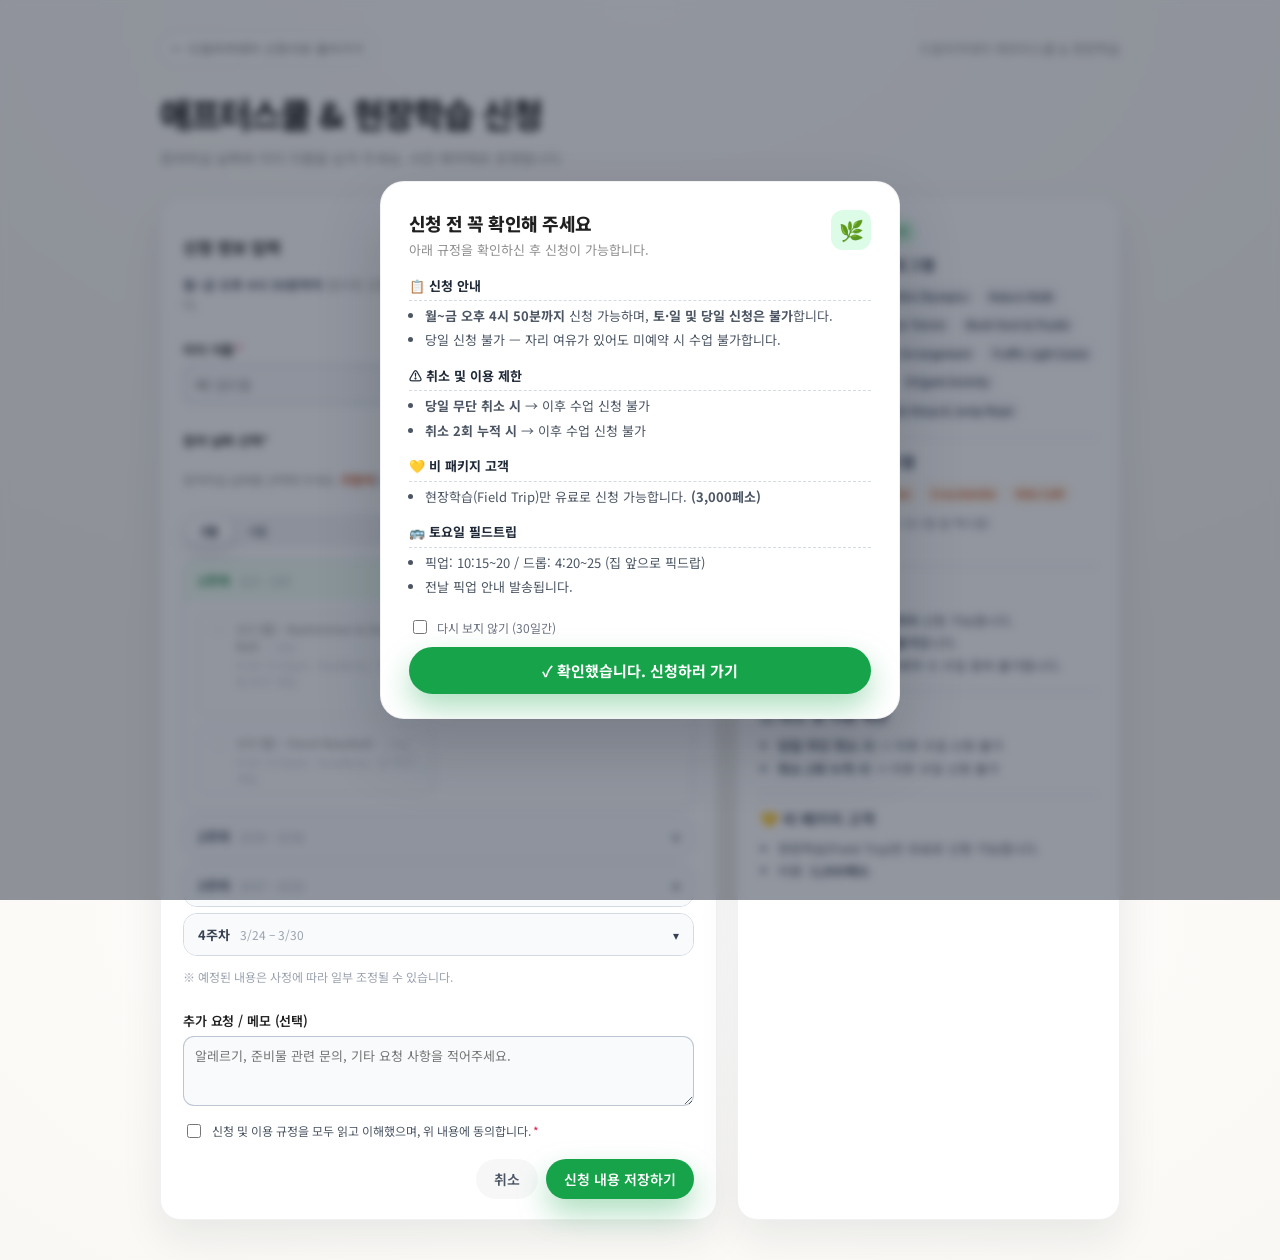
==== after-school-fieldtrip.html @ f662b236 "Add files via upload" ====
<!doctype html>
<html lang="ko">
  <head>
    <meta charset="UTF-8" />
    <meta name="viewport" content="width=device-width, initial-scale=1" />
    <meta name="color-scheme" content="light" />
    <title>애프터스쿨 & 현장학습 신청 | 드림아카데미</title>
    <meta name="description" content="드림아카데미 애프터스쿨 & 현장학습 신청 페이지입니다." />
    <link rel="preconnect" href="https://fonts.googleapis.com" />
    <link rel="preconnect" href="https://fonts.gstatic.com" crossorigin />
    <link href="https://fonts.googleapis.com/css2?family=Noto+Sans+KR:wght@400;500;600;700&display=swap" rel="stylesheet" />
    <style>
      :root {
        --bg: #fbfaf7; --card: #ffffff; --text: #1f1f1f; --muted: #8f8f8f;
        --accent: #16a34a; --accent-soft: #dcfce7;
        --stroke: rgba(17,24,39,0.06); --shadow: 0 18px 40px rgba(17,24,39,0.08);
        --focus: rgba(22,163,74,0.4); --danger: #e11d48;
        --fieldtrip: #f97316; --fieldtrip-soft: #fff7ed; --fieldtrip-border: #fed7aa;
      }
      * { box-sizing: border-box; }
      html, body { height: 100%; }
      body { margin: 0; font-family: "Noto Sans KR", system-ui, sans-serif; background: radial-gradient(1200px 700px at 50% 0%, #ffffff 0%, var(--bg) 50%, #f8f6f1 100%); color: var(--text); }
      a { color: inherit; }

      .wrap { min-height: 100%; display: flex; justify-content: center; padding: 32px 18px 40px; }
      .page { width: min(960px, 100%); display: grid; gap: 18px; }

      .top-bar { display: flex; align-items: center; justify-content: space-between; font-size: 13px; color: var(--muted); }
      .back-link { display: inline-flex; align-items: center; gap: 4px; padding: 6px 10px; border-radius: 999px; background: rgba(255,255,255,0.9); border: 1px solid rgba(148,163,184,0.35); text-decoration: none; font-weight: 500; transition: background 140ms, transform 140ms, box-shadow 140ms; }
      .back-link:hover { background: #f8fafc; transform: translateY(-0.5px); box-shadow: 0 10px 22px rgba(15,23,42,0.12); }

      .title { margin-top: 6px; }
      .title h1 { margin: 0; font-size: clamp(26px,3.3vw,34px); font-weight: 800; letter-spacing: -0.03em; }
      .title p { margin: 10px 0 0; color: var(--muted); font-size: 14px; }

      .layout { display: grid; grid-template-columns: minmax(0,1.6fr) minmax(0,1.1fr); gap: 20px; margin-top: 10px; }
      .card { background: var(--card); border-radius: 20px; padding: 22px 22px 20px; box-shadow: var(--shadow); border: 1px solid var(--stroke); }
      .card-header { display: flex; align-items: center; justify-content: space-between; margin-bottom: 12px; }
      .card-title { font-size: 16px; font-weight: 700; }
      .chip { display: inline-flex; align-items: center; gap: 4px; padding: 4px 9px; border-radius: 999px; background: var(--accent-soft); color: #15803d; font-size: 11px; font-weight: 600; }

      .notice { margin: 0 0 14px; font-size: 13px; color: var(--muted); line-height: 1.5; }
      .notice strong { color: #4b5563; }

      form { display: grid; gap: 14px; }
      .field { display: grid; gap: 6px; }
      label span.required { color: var(--danger); margin-left: 2px; }
      .label-main { font-size: 13px; font-weight: 600; letter-spacing: -0.01em; }
      .label-sub { margin-top: 2px; font-size: 12px; color: var(--muted); }

      input[type="text"], textarea {
        width: 100%; padding: 9px 11px; border-radius: 11px;
        border: 1px solid rgba(148,163,184,0.6); background: #f9fafb;
        font-size: 13px; font-family: inherit;
        transition: border-color 120ms, box-shadow 120ms, background 120ms;
      }
      input[type="text"]:focus-visible, textarea:focus-visible {
        outline: none; border-color: var(--accent); box-shadow: 0 0 0 2px var(--focus); background: #fff;
      }
      textarea { min-height: 70px; resize: vertical; }

      .agree { margin-top: 2px; display: flex; gap: 8px; font-size: 12px; color: #4b5563; align-items: flex-start; }
      .agree input[type="checkbox"] { margin-top: 2px; width: 14px; height: 14px; }

      /* 월 탭 */
      .month-toggle { margin-top: 8px; display: inline-flex; padding: 3px; border-radius: 999px; background: #f3f4f6; gap: 3px; }
      .month-toggle button { border: none; background: transparent; padding: 5px 14px; border-radius: 999px; font-size: 12px; font-weight: 600; color: #6b7280; cursor: pointer; transition: background 120ms, color 120ms, box-shadow 120ms, transform 120ms; font-family: inherit; }
      .month-toggle button[data-active="true"] { background: #fff; color: #1f2937; box-shadow: 0 8px 18px rgba(15,23,42,0.12); transform: translateY(-0.5px); }

      /* 아코디언 */
      .month-panel { display: none; }
      .month-panel[data-visible="true"] { display: block; }
      .month-hint { margin-top: 6px; font-size: 12px; color: #9ca3af; }

      .week-accordion { margin-top: 6px; border-radius: 14px; border: 1px solid rgba(148,163,184,0.4); overflow: hidden; }
      .week-accordion-btn { width: 100%; display: flex; align-items: center; justify-content: space-between; padding: 11px 14px; background: #f8fafc; border: none; cursor: pointer; font-family: inherit; font-size: 13px; font-weight: 700; color: #374151; transition: background 120ms; }
      .week-accordion-btn:hover { background: #f1f5f9; }
      .week-accordion-btn[data-open="true"] { background: #f0fdf4; color: #15803d; }
      .week-acc-title em { font-style: normal; font-weight: 400; color: #9ca3af; margin-left: 6px; font-size: 12px; }
      .week-acc-arrow { font-size: 12px; transition: transform 200ms ease; display: inline-block; }
      .week-accordion-btn[data-open="true"] .week-acc-arrow { transform: rotate(180deg); }
      .week-accordion-body { display: none; padding: 10px 12px 12px; }
      .week-accordion-body[data-open="true"] { display: block; }

      /* 스케줄 그리드 */
      .schedule-grid { display: grid; grid-template-columns: repeat(2,minmax(0,1fr)); gap: 8px; }
      .week-divider { display: flex; align-items: center; gap: 8px; margin: 8px 0 6px; }
      .week-divider span { font-size: 11px; font-weight: 600; color: #9ca3af; white-space: nowrap; }
      .week-divider::after { content: ''; flex: 1; height: 1px; background: rgba(148,163,184,0.3); }

      .schedule-item { border-radius: 12px; border: 1px solid rgba(148,163,184,0.7); padding: 8px 10px; display: flex; align-items: flex-start; gap: 8px; background: #f9fafb; cursor: pointer; font-size: 12px; transition: background 120ms, border-color 120ms, box-shadow 120ms, transform 120ms; }
      .schedule-item:hover { background: #fff; border-color: var(--accent); box-shadow: 0 10px 22px rgba(15,23,42,0.08); transform: translateY(-1px); }
      .schedule-item input { margin-top: 3px; flex-shrink: 0; accent-color: var(--accent); }
      .schedule-label { display: grid; gap: 2px; }
      .schedule-main { font-weight: 600; }
      .schedule-sub { color: #6b7280; line-height: 1.4; }

      /* 필드트립 강조 */
      .schedule-item.fieldtrip { background: var(--fieldtrip-soft); border-color: var(--fieldtrip-border); }
      .schedule-item.fieldtrip:hover { background: #fff; border-color: var(--fieldtrip); }
      .schedule-item.fieldtrip .schedule-main { color: #c2410c; }
      .fieldtrip-badge { display: inline-block; font-size: 10px; font-weight: 700; background: #f97316; color: #fff; padding: 1px 5px; border-radius: 4px; margin-left: 4px; vertical-align: middle; }

      /* 마감 스타일 */
      .schedule-item:has(input:disabled) { opacity: 0.38 !important; cursor: not-allowed !important; transform: none !important; pointer-events: none; }
      .schedule-item:has(input:disabled) .schedule-main::after { content: " · 마감"; font-size: 10px; font-weight: 600; color: #9ca3af; background: #f3f4f6; padding: 1px 5px; border-radius: 4px; margin-left: 4px; vertical-align: middle; }

      .submit-row { margin-top: 4px; display: flex; justify-content: flex-end; gap: 8px; }
      .btn { border: none; border-radius: 999px; padding: 10px 18px; font-size: 14px; font-weight: 600; cursor: pointer; font-family: inherit; display: inline-flex; align-items: center; gap: 6px; transition: background 140ms, transform 140ms, box-shadow 140ms, opacity 120ms; }
      .btn-primary { background: var(--accent); color: #fff; box-shadow: 0 14px 30px rgba(22,163,74,0.35); }
      .btn-primary:hover { background: #15803d; transform: translateY(-1px); box-shadow: 0 18px 40px rgba(22,163,74,0.4); }
      .btn-secondary { background: rgba(15,23,42,0.03); color: #4b5563; }
      .btn-secondary:hover { background: rgba(15,23,42,0.06); }
      .btn:disabled { opacity: 0.7; cursor: default; transform: none; box-shadow: none; }

      /* 우측 규정 */
      .rules { font-size: 13px; color: #4b5563; line-height: 1.6; }
      .rules h2 { margin: 0 0 8px; font-size: 15px; }
      .rules-section + .rules-section { margin-top: 14px; padding-top: 12px; border-top: 1px dashed rgba(148,163,184,0.6); }
      .rules ul { margin: 4px 0 0; padding-left: 18px; }
      .rules li { margin: 2px 0; }
      .rules .tagline { font-size: 12px; color: var(--muted); }
      .pill { display: inline-flex; align-items: center; gap: 6px; padding: 4px 9px; border-radius: 999px; background: #dcfce7; color: #15803d; font-size: 11px; margin-bottom: 8px; }

      /* 프로그램 목록 */
      .program-list { display: flex; flex-wrap: wrap; gap: 5px; margin-top: 6px; }
      .program-tag { font-size: 11px; padding: 3px 8px; border-radius: 999px; background: #f3f4f6; color: #374151; font-weight: 500; }
      .program-tag.ft { background: #fff7ed; color: #c2410c; }

      /* 팝업 모달 */
      .modal-backdrop { position: fixed; inset: 0; z-index: 999; background: rgba(15,23,42,0.45); backdrop-filter: blur(4px); display: flex; align-items: center; justify-content: center; padding: 20px; opacity: 1; transition: opacity 200ms ease; }
      .modal-backdrop.hiding { opacity: 0; pointer-events: none; }
      .modal-backdrop[hidden] { display: none; }
      .modal { background: #fff; border-radius: 24px; padding: 28px 28px 24px; width: min(520px, 100%); max-height: 80vh; overflow-y: auto; box-shadow: 0 32px 64px rgba(15,23,42,0.2); border: 1px solid var(--stroke); transform: translateY(0); transition: transform 200ms ease; }
      .modal-backdrop.hiding .modal { transform: translateY(12px); }
      .modal-header { display: flex; align-items: flex-start; justify-content: space-between; margin-bottom: 16px; gap: 12px; }
      .modal-title { font-size: 18px; font-weight: 800; letter-spacing: -0.03em; margin: 0; }
      .modal-subtitle { font-size: 13px; color: var(--muted); margin: 4px 0 0; }
      .modal-icon { width: 40px; height: 40px; border-radius: 12px; background: #dcfce7; display: flex; align-items: center; justify-content: center; font-size: 20px; flex-shrink: 0; }
      .modal-rules { font-size: 13px; color: #4b5563; line-height: 1.65; }
      .modal-rules h3 { margin: 14px 0 4px; font-size: 13px; font-weight: 700; color: #1f2937; padding-bottom: 4px; border-bottom: 1px dashed rgba(148,163,184,0.4); }
      .modal-rules h3:first-child { margin-top: 0; }
      .modal-rules ul { margin: 4px 0 0; padding-left: 16px; }
      .modal-rules li { margin: 3px 0; }
      .modal-footer { margin-top: 20px; display: flex; flex-direction: column; gap: 10px; }
      .modal-no-show { display: flex; align-items: center; gap: 7px; font-size: 12px; color: #6b7280; cursor: pointer; user-select: none; }
      .modal-no-show input { width: 14px; height: 14px; cursor: pointer; }
      .modal-confirm { width: 100%; padding: 13px; border: none; border-radius: 999px; background: var(--accent); color: #fff; font-size: 15px; font-weight: 700; font-family: inherit; cursor: pointer; box-shadow: 0 14px 30px rgba(22,163,74,0.35); transition: background 140ms, transform 140ms; }
      .modal-confirm:hover { background: #15803d; transform: translateY(-1px); }

      @media (max-width: 840px) { .layout { grid-template-columns: minmax(0,1fr); } .wrap { padding-top: 20px; } }
      @media (max-width: 480px) { .schedule-grid { grid-template-columns: minmax(0,1fr); } }
    </style>
  </head>
  <body>

    <!-- 팝업 모달 -->
    <div class="modal-backdrop" id="rules-modal" role="dialog" aria-modal="true">
      <div class="modal">
        <div class="modal-header">
          <div>
            <p class="modal-title">신청 전 꼭 확인해 주세요</p>
            <p class="modal-subtitle">아래 규정을 확인하신 후 신청이 가능합니다.</p>
          </div>
          <div class="modal-icon">🌿</div>
        </div>
        <div class="modal-rules">
          <h3>📋 신청 안내</h3>
          <ul>
              <li><strong>월~금 오후 4시 50분까지</strong> 신청 가능하며, <strong>토·일 및 당일 신청은 불가</strong>합니다.</li>
            <li>당일 신청 불가 — 자리 여유가 있어도 미예약 시 수업 불가합니다.</li>
          </ul>
          <h3>⚠️ 취소 및 이용 제한</h3>
          <ul>
            <li><strong>당일 무단 취소 시</strong> → 이후 수업 신청 불가</li>
            <li><strong>취소 2회 누적 시</strong> → 이후 수업 신청 불가</li>
          </ul>
          <h3>💛 비 패키지 고객</h3>
          <ul>
            <li>현장학습(Field Trip)만 유료로 신청 가능합니다. <strong>(3,000페소)</strong></li>
          </ul>
          <h3>🚌 토요일 필드트립</h3>
          <ul>
            <li>픽업: 10:15~20 / 드롭: 4:20~25 (집 앞으로 픽드랍)</li>
            <li>전날 픽업 안내 발송됩니다.</li>
          </ul>
        </div>
        <div class="modal-footer">
          <label class="modal-no-show">
            <input type="checkbox" id="no-show-check" />
            다시 보지 않기 (30일간)
          </label>
          <button class="modal-confirm" id="modal-confirm-btn">✓ 확인했습니다. 신청하러 가기</button>
        </div>
      </div>
    </div>

    <main class="wrap">
      <section class="page">
        <header class="top-bar">
          <a href="./index.html" class="back-link">← 드림아카데미 신청서로 돌아가기</a>
          <span>드림아카데미 애프터스쿨 & 현장학습</span>
        </header>

        <div class="title">
          <h1>애프터스쿨 & 현장학습 신청</h1>
          <p>참여하실 날짜와 아이 이름을 남겨 주세요. 사전 예약제로 운영됩니다.</p>
        </div>

        <div class="layout">
          <!-- 신청 폼 -->
          <section class="card">
            <header class="card-header">
              <div>
                <p class="card-title">신청 정보 입력</p>
                <p class="notice"><strong>월~금 오후 4시 50분까지</strong> 접수된 신청만 확인 가능하며, <strong>당일 신청은 불가</strong>합니다.</p>
              </div>
              <div class="chip">● 사전 예약제</div>
            </header>

            <form id="afterschool-form">
              <!-- 아이 이름 -->
              <div class="field">
                <label class="label-main" for="child-name">아이 이름<span class="required">*</span></label>
                <input id="child-name" name="childName" type="text" required placeholder="예) 김드림" />
              </div>

              <!-- 스케줄 선택 -->
              <div class="field">
                <p class="label-main">참여 날짜 선택<span class="required">*</span></p>
                <p class="label-sub">참여하실 날짜를 선택해 주세요. <span style="color:#c2410c;font-weight:600;">주황색</span>은 토요일 필드트립입니다.</p>

                <div class="month-toggle">
                  <button type="button" data-month="3" data-active="true">3월</button>
                  <button type="button" data-month="4" data-active="false">4월</button>
                </div>

                <div class="month-schedules">

                  <!-- ══ 3월 ══ -->
                  <div class="month-panel" data-month-panel="3" data-visible="true">

                    <!-- 3월 1주차: 3/2(월)~3/9(월) -->
                    <div class="week-accordion">
                      <button type="button" class="week-accordion-btn" data-open="true">
                        <span class="week-acc-title">1주차 <em>3/2 – 3/9</em></span>
                        <span class="week-acc-arrow">▾</span>
                      </button>
                      <div class="week-accordion-body" data-open="true">
                        <div class="schedule-grid">
                          <label class="schedule-item">
                            <input type="radio" name="schedule" value="3-2-badminton" required />
                            <div class="schedule-label"><span class="schedule-main">3/2 (월) · Badminton & Dodge Ball</span><span class="schedule-sub">4:20~5:10pm · Academy · 배드민턴 및 피구 게임</span></div>
                          </label>
                          <label class="schedule-item">
                            <input type="radio" name="schedule" value="3-4-naturewalk" />
                            <div class="schedule-label"><span class="schedule-main">3/4 (수) · Nature Walk & Jackfruit Maze</span><span class="schedule-sub">4:30~5:20pm · Dream house Office · 베이스워터 산책 및 열대과일 테마 미로</span></div>
                          </label>
                          <label class="schedule-item">
                            <input type="radio" name="schedule" value="3-9-baseball" />
                            <div class="schedule-label"><span class="schedule-main">3/9 (월) · Hand Baseball</span><span class="schedule-sub">4:20~5:10pm · Academy · 손 야구 게임</span></div>
                          </label>
                        </div>
                      </div>
                    </div>

                    <!-- 3월 2주차: 3/10(화)~3/16(월) -->
                    <div class="week-accordion">
                      <button type="button" class="week-accordion-btn" data-open="false">
                        <span class="week-acc-title">2주차 <em>3/10 – 3/16</em></span>
                        <span class="week-acc-arrow">▾</span>
                      </button>
                      <div class="week-accordion-body" data-open="false">
                        <div class="schedule-grid">
                          <label class="schedule-item">
                            <input type="radio" name="schedule" value="3-11-olympics" />
                            <div class="schedule-label"><span class="schedule-main">3/11 (수) · Mini Olympics</span><span class="schedule-sub">4:30~5:20pm · Club House in Bayswater · 미니 올림픽</span></div>
                          </label>
                          <label class="schedule-item fieldtrip">
                            <input type="radio" name="schedule" value="3-14-nimobrew" />
                            <div class="schedule-label"><span class="schedule-main">3/14 (토) · Nimo Brew <span class="fieldtrip-badge">필드트립</span></span><span class="schedule-sub">10:30~4:30pm · Bayswater (집 앞 픽드랍) · 파충류 체험</span></div>
                          </label>
                          <label class="schedule-item">
                            <input type="radio" name="schedule" value="3-16-ecoplanting" />
                            <div class="schedule-label"><span class="schedule-main">3/16 (월) · Eco Planting and Herb</span><span class="schedule-sub">4:20~5:10pm · Academy · 친환경 식물 심기 및 허브 심기</span></div>
                          </label>
                        </div>
                      </div>
                    </div>

                    <!-- 3월 3주차: 3/17(화)~3/23(월) -->
                    <div class="week-accordion">
                      <button type="button" class="week-accordion-btn" data-open="false">
                        <span class="week-acc-title">3주차 <em>3/17 – 3/23</em></span>
                        <span class="week-acc-arrow">▾</span>
                      </button>
                      <div class="week-accordion-body" data-open="false">
                        <div class="schedule-grid">
                          <label class="schedule-item">
                            <input type="radio" name="schedule" value="3-18-snack" />
                            <div class="schedule-label"><span class="schedule-main">3/18 (수) · Snack Grabbing & Obstacle Course</span><span class="schedule-sub">4:30~5:20pm · Club House in Bayswater · 간식 잡기 및 장애물 코스 게임</span></div>
                          </label>
                          <label class="schedule-item">
                            <input type="radio" name="schedule" value="3-23-watergun" />
                            <div class="schedule-label"><span class="schedule-main">3/23 (월) · Water Gun Fun</span><span class="schedule-sub">4:20~5:10pm · Academy · 물총놀이 (젖는 옷·신발 착용, 수건 지참)</span></div>
                          </label>
                        </div>
                      </div>
                    </div>

                    <!-- 3월 4주차: 3/24(화)~3/30(월) -->
                    <div class="week-accordion">
                      <button type="button" class="week-accordion-btn" data-open="false">
                        <span class="week-acc-title">4주차 <em>3/24 – 3/30</em></span>
                        <span class="week-acc-arrow">▾</span>
                      </button>
                      <div class="week-accordion-body" data-open="false">
                        <div class="schedule-grid">
                          <label class="schedule-item">
                            <input type="radio" name="schedule" value="3-25-ballon" />
                            <div class="schedule-label"><span class="schedule-main">3/25 (수) · Balloon Tennis</span><span class="schedule-sub">4:30~5:20pm · Club House in Bayswater · 풍선 테니스</span></div>
                          </label>
                          <label class="schedule-item fieldtrip">
                            <input type="radio" name="schedule" value="3-28-shrine" />
                            <div class="schedule-label"><span class="schedule-main">3/28 (토) · Shrine Tour <span class="fieldtrip-badge">필드트립</span></span><span class="schedule-sub">10:30~4:30pm · Bayswater (집 앞 픽드랍) · 막탄의 대표 명소 쉬라인 투어</span></div>
                          </label>
                          <label class="schedule-item">
                            <input type="radio" name="schedule" value="3-30-origami" />
                            <div class="schedule-label"><span class="schedule-main">3/30 (월) · Origami & Paper Airplane</span><span class="schedule-sub">4:20~5:10pm · Academy · 종이접기 및 비행기 날리기</span></div>
                          </label>
                        </div>
                      </div>
                    </div>

                  </div>

                  <!-- ══ 4월 ══ -->
                  <div class="month-panel" data-month-panel="4" data-visible="false">

                    <!-- 4월 1주차: 4/1(수)~4/6(월) -->
                    <div class="week-accordion">
                      <button type="button" class="week-accordion-btn" data-open="true">
                        <span class="week-acc-title">1주차 <em>4/1 – 4/6</em></span>
                        <span class="week-acc-arrow">▾</span>
                      </button>
                      <div class="week-accordion-body" data-open="true">
                        <div class="schedule-grid">
                          <label class="schedule-item">
                            <input type="radio" name="schedule" value="4-1-hulahoop" />
                            <div class="schedule-label"><span class="schedule-main">4/1 (수) · Hula Hoop & Jump Rope</span><span class="schedule-sub">4:30~5:20pm · Club House in Bayswater · 훌라후프 및 줄넘기 활동</span></div>
                          </label>
                          <label class="schedule-item">
                            <input type="radio" name="schedule" value="4-6-bookhunt" />
                            <div class="schedule-label"><span class="schedule-main">4/6 (월) · Interactive Book Hunt & Puzzle</span><span class="schedule-sub">4:20~5:10pm · Academy · 책 탐색 활동 및 퍼즐게임</span></div>
                          </label>
                        </div>
                      </div>
                    </div>

                    <!-- 4월 2주차: 4/7(화)~4/13(월) -->
                    <div class="week-accordion">
                      <button type="button" class="week-accordion-btn" data-open="false">
                        <span class="week-acc-title">2주차 <em>4/7 – 4/13</em></span>
                        <span class="week-acc-arrow">▾</span>
                      </button>
                      <div class="week-accordion-body" data-open="false">
                        <div class="schedule-grid">
                          <label class="schedule-item">
                            <input type="radio" name="schedule" value="4-8-trafficlight" />
                            <div class="schedule-label"><span class="schedule-main">4/8 (수) · Red Light Green Light & Treasure Hunt</span><span class="schedule-sub">4:30~5:20pm · Club House in Bayswater · 신호등 게임 및 보물 찾기</span></div>
                          </label>
                          <label class="schedule-item fieldtrip">
                            <input type="radio" name="schedule" value="4-11-crocolandia" />
                            <div class="schedule-label"><span class="schedule-main">4/11 (토) · Crocolandia <span class="fieldtrip-badge">필드트립</span></span><span class="schedule-sub">10:30~4:30pm · Bayswater (집 앞 픽드랍) · 악어 및 파충류 관찰</span></div>
                          </label>
                          <label class="schedule-item">
                            <input type="radio" name="schedule" value="4-13-flower" />
                            <div class="schedule-label"><span class="schedule-main">4/13 (월) · Flower Arrangement</span><span class="schedule-sub">4:20~5:10pm · Academy · 꽃꽂이 활동 수업</span></div>
                          </label>
                        </div>
                      </div>
                    </div>

                    <!-- 4월 3주차: 4/14(화)~4/20(월) -->
                    <div class="week-accordion">
                      <button type="button" class="week-accordion-btn" data-open="false">
                        <span class="week-acc-title">3주차 <em>4/14 – 4/20</em></span>
                        <span class="week-acc-arrow">▾</span>
                      </button>
                      <div class="week-accordion-body" data-open="false">
                        <div class="schedule-grid">
                          <label class="schedule-item">
                            <input type="radio" name="schedule" value="4-15-ballontennis" />
                            <div class="schedule-label"><span class="schedule-main">4/15 (수) · Balloon Tennis</span><span class="schedule-sub">4:30~5:20pm · Club House in Bayswater · 풍선 테니스</span></div>
                          </label>
                          <label class="schedule-item">
                            <input type="radio" name="schedule" value="4-20-plantobservation" />
                            <div class="schedule-label"><span class="schedule-main">4/20 (월) · Plant Observation with Handmade Magnifiers</span><span class="schedule-sub">4:20~5:10pm · Academy · 직접 만든 색깔 확대경으로 식물 관찰</span></div>
                          </label>
                        </div>
                      </div>
                    </div>

                    <!-- 4월 4주차: 4/21(화)~4/27(월) -->
                    <div class="week-accordion">
                      <button type="button" class="week-accordion-btn" data-open="false">
                        <span class="week-acc-title">4주차 <em>4/21 – 4/27</em></span>
                        <span class="week-acc-arrow">▾</span>
                      </button>
                      <div class="week-accordion-body" data-open="false">
                        <div class="schedule-grid">
                          <label class="schedule-item">
                            <input type="radio" name="schedule" value="4-22-naturewalk" />
                            <div class="schedule-label"><span class="schedule-main">4/22 (수) · Nature Walk & Jackfruit Maze</span><span class="schedule-sub">4:30~5:20pm · Dream house Office · 베이스워터 산책 및 열대과일 테마 미로</span></div>
                          </label>
                          <label class="schedule-item fieldtrip">
                            <input type="radio" name="schedule" value="4-25-kidscafe" />
                            <div class="schedule-label"><span class="schedule-main">4/25 (토) · Kids Café <span class="fieldtrip-badge">필드트립</span></span><span class="schedule-sub">10:30~4:30pm · Bayswater (집 앞 픽드랍) · 키즈 카페 방문</span></div>
                          </label>
                          <label class="schedule-item">
                            <input type="radio" name="schedule" value="4-27-watergun" />
                            <div class="schedule-label"><span class="schedule-main">4/27 (월) · Water Gun Fun</span><span class="schedule-sub">4:20~5:10pm · Academy · 물총놀이 (젖는 옷·신발 착용, 수건 지참)</span></div>
                          </label>
                        </div>
                      </div>
                    </div>

                    <!-- 4월 5주차: 4/28(화)~4/29(수) -->
                    <div class="week-accordion">
                      <button type="button" class="week-accordion-btn" data-open="false">
                        <span class="week-acc-title">5주차 <em>4/28 – 4/29</em></span>
                        <span class="week-acc-arrow">▾</span>
                      </button>
                      <div class="week-accordion-body" data-open="false">
                        <div class="schedule-grid">
                          <label class="schedule-item">
                            <input type="radio" name="schedule" value="4-29-olympics" />
                            <div class="schedule-label"><span class="schedule-main">4/29 (수) · Mini Olympics</span><span class="schedule-sub">4:30~5:20pm · Club House in Bayswater · 미니 올림픽</span></div>
                          </label>
                        </div>
                      </div>
                    </div>

                  </div>

                </div>
                <p class="month-hint">※ 예정된 내용은 사정에 따라 일부 조정될 수 있습니다.</p>
              </div>

              <!-- 메모 -->
              <div class="field">
                <label class="label-main" for="memo">추가 요청 / 메모 (선택)</label>
                <textarea id="memo" name="memo" placeholder="알레르기, 준비물 관련 문의, 기타 요청 사항을 적어주세요."></textarea>
              </div>

              <!-- 동의 -->
              <div class="field">
                <div class="agree">
                  <input id="agree" name="agree" type="checkbox" required />
                  <label for="agree">신청 및 이용 규정을 모두 읽고 이해했으며, 위 내용에 동의합니다.<span class="required">*</span></label>
                </div>
              </div>

              <div class="submit-row">
                <button type="button" class="btn btn-secondary" onclick="history.back()">취소</button>
                <button type="submit" class="btn btn-primary" id="submit-button">신청 내용 저장하기</button>
              </div>
            </form>
          </section>

          <!-- 우측 규정 -->
          <aside class="card rules">
            <div class="pill">🌿 프로그램 안내 및 이용 규정</div>

            <div class="rules-section">
              <h2>📚 After School 프로그램</h2>
              <div class="program-list">
                <span class="program-tag">Eco Planting & Herb</span>
                <span class="program-tag">Mini Olympics</span>
                <span class="program-tag">Nature Walk</span>
                <span class="program-tag">Water Gun Fun</span>
                <span class="program-tag">Balloon Tennis</span>
                <span class="program-tag">Book Hunt & Puzzle</span>
                <span class="program-tag">Hand Baseball</span>
                <span class="program-tag">Flower Arrangement</span>
                <span class="program-tag">Traffic Light Game</span>
                <span class="program-tag">Snack Grabbing Game</span>
                <span class="program-tag">Origami Activity</span>
                <span class="program-tag">Plant Observation</span>
                <span class="program-tag">Hula Hoop & Jump Rope</span>
              </div>
            </div>

            <div class="rules-section">
              <h2>🚌 Field Trip 프로그램</h2>
              <div class="program-list">
                <span class="program-tag ft">Shrine Tour</span>
                <span class="program-tag ft">Nimo Brew</span>
                <span class="program-tag ft">Crocolandia</span>
                <span class="program-tag ft">Kids Café</span>
              </div>
              <p style="margin:8px 0 0;font-size:12px;color:#6b7280;">픽업 10:15~20 / 드롭 4:20~25 (집 앞 픽드랍)<br>전날 픽업 안내 발송</p>
            </div>

            <div class="rules-section">
              <h2>📋 신청 안내</h2>
              <ul>
                <li><strong>월~금 오후 4시 50분까지</strong> 신청 가능합니다.</li>
                <li><strong>토·일 및 당일 신청은 불가</strong>합니다.</li>
                <li>자리 여유가 있어도 미예약 시 수업 참여 불가합니다.</li>
              </ul>
            </div>

            <div class="rules-section">
              <h2>⚠️ 취소 및 이용 제한</h2>
              <ul>
                <li><strong>당일 무단 취소 시</strong> → 이후 수업 신청 불가</li>
                <li><strong>취소 2회 누적 시</strong> → 이후 수업 신청 불가</li>
              </ul>
            </div>

            <div class="rules-section">
              <h2>💛 비 패키지 고객</h2>
              <ul>
                <li>현장학습(Field Trip)만 유료로 신청 가능합니다.</li>
                <li>비용: <strong>3,000페소</strong></li>
              </ul>
            </div>
          </aside>
        </div>
      </section>
    </main>

    <script>
      (function () {
        // ── 팝업 로직 ──
        const modal = document.getElementById("rules-modal");
        const confirmBtn = document.getElementById("modal-confirm-btn");
        const noShowCheck = document.getElementById("no-show-check");
        const STORAGE_KEY = "afterschool_rules_confirmed";

        function closeModal() {
          modal.classList.add("hiding");
          setTimeout(() => { modal.hidden = true; }, 200);
        }

        const saved = localStorage.getItem(STORAGE_KEY);
        if (saved && Date.now() < parseInt(saved, 10)) {
          modal.hidden = true;
        }

        if (confirmBtn) {
          confirmBtn.addEventListener("click", () => {
            if (noShowCheck.checked) {
              localStorage.setItem(STORAGE_KEY, (Date.now() + 30*24*60*60*1000).toString());
            }
            closeModal();
          });
        }

        // ── 월 탭 전환 ──
        const toggle = document.querySelector(".month-toggle");
        if (toggle) {
          const buttons = Array.from(toggle.querySelectorAll("button"));
          const panels = Array.from(document.querySelectorAll(".month-panel"));
          buttons.forEach((btn) => {
            btn.addEventListener("click", () => {
              const month = btn.getAttribute("data-month");
              buttons.forEach((b) => { b.dataset.active = b === btn ? "true" : "false"; });
              panels.forEach((p) => { p.dataset.visible = p.getAttribute("data-month-panel") === month ? "true" : "false"; });
            });
          });
        }

        // ── 주차 아코디언 ──
        document.querySelectorAll(".week-accordion-btn").forEach((btn) => {
          btn.addEventListener("click", () => {
            const body = btn.nextElementSibling;
            const isOpen = btn.dataset.open === "true";
            btn.dataset.open = isOpen ? "false" : "true";
            body.dataset.open = isOpen ? "false" : "true";
          });
        });

        // ── 마감 자동처리 (PHT 기준) ──
        function getPHTNow() {
          const now = new Date();
          const utc = now.getTime() + now.getTimezoneOffset() * 60000;
          return new Date(utc + 8 * 3600000);
        }

        function disableExpiredSchedules() {
          const pht = getPHTNow();
          document.querySelectorAll(".schedule-item").forEach((item) => {
            const radio = item.querySelector("input[type=radio]");
            if (!radio) return;
            const parts = radio.value.split("-");
            if (parts.length < 2) return;
            const month = parseInt(parts[0], 10);
            const day = parseInt(parts[1], 10);
            const scheduleDate = new Date(pht.getFullYear(), month - 1, day);
            const scheduleDow = scheduleDate.getDay();

            let deadline;
            if (scheduleDow === 1) {
              // 월요일 → 금요일 16:50 마감
              deadline = new Date(scheduleDate);
              deadline.setDate(deadline.getDate() - 3);
              deadline.setHours(16, 50, 0, 0);
            } else {
              // 그 외 → 전날 16:50 마감
              deadline = new Date(scheduleDate);
              deadline.setDate(deadline.getDate() - 1);
              deadline.setHours(16, 50, 0, 0);
            }

            if (pht >= deadline) {
              radio.disabled = true;
              item.style.opacity = "0.38";
              item.style.cursor = "not-allowed";
              item.style.transform = "none";
              item.title = "신청 마감된 일정입니다";
              if (radio.checked) radio.checked = false;
            }
          });
        }

        disableExpiredSchedules();

        // ── 폼 제출 ──
        const FORM_ENDPOINT = "https://script.google.com/macros/s/AKfycbzC8a99RDL_Q93RKslS0O4tHLePJHDIf40flXH8qY3ngVPxF6dO5K8qLphyoXldm5ue/exec";
        const form = document.getElementById("afterschool-form");
        const submitButton = document.getElementById("submit-button");

        if (form && submitButton) {
          form.addEventListener("submit", async (e) => {
            e.preventDefault();
            if (!form.reportValidity()) return;
            submitButton.disabled = true;
            const orig = submitButton.textContent;
            submitButton.textContent = "전송 중...";
            try {
              const res = await fetch(FORM_ENDPOINT, { method: "POST", body: new FormData(form) });
              if (!res.ok) throw new Error("Network error");
              alert("신청이 완료되었습니다! 드림센터를 통해 확인 안내를 드릴 예정입니다.");
              form.reset();
            } catch (err) {
              console.error(err);
              alert("전송에 실패했습니다. 잠시 후 다시 시도해 주세요.");
            } finally {
              submitButton.disabled = false;
              submitButton.textContent = orig;
            }
          });
        }
      })();
    </script>
  </body>
</html>
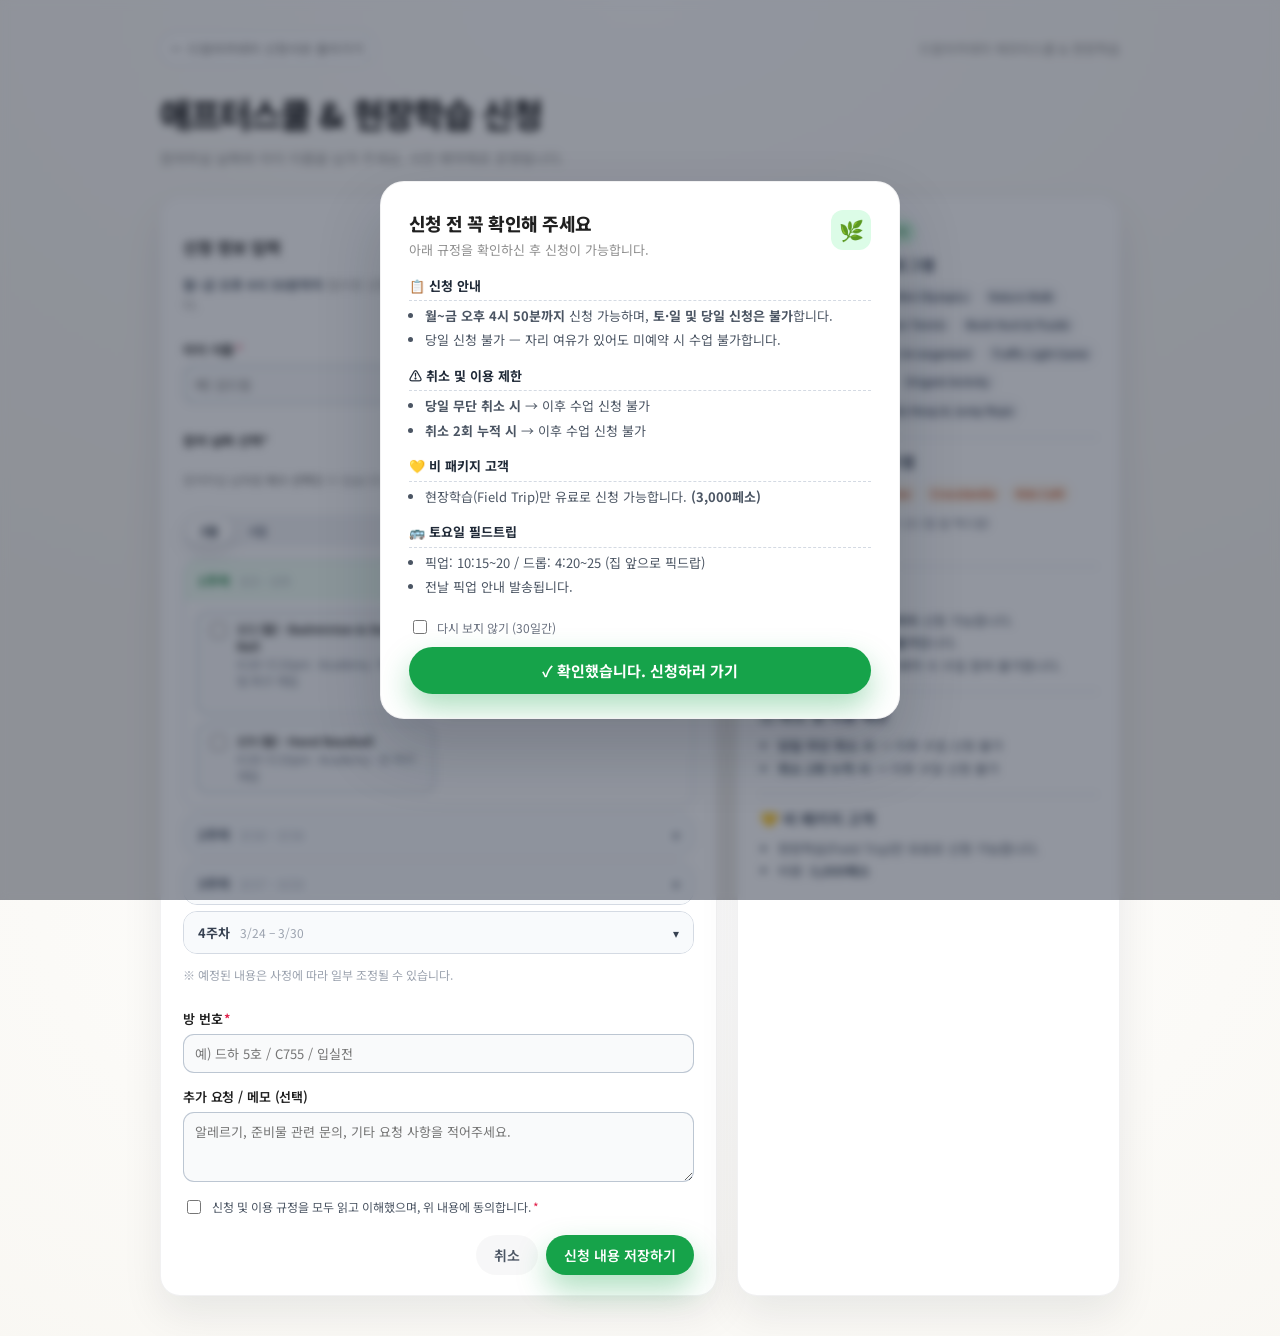
==== commit 468ecd55: "Add files via upload" ====
--- a/after-school-fieldtrip.html
+++ b/after-school-fieldtrip.html
@@ -48,7 +48,7 @@
       .label-main { font-size: 13px; font-weight: 600; letter-spacing: -0.01em; }
       .label-sub { margin-top: 2px; font-size: 12px; color: var(--muted); }
 
-      input[type="text"], textarea {
+      input[type="text"], input[type="number"], textarea {
         width: 100%; padding: 9px 11px; border-radius: 11px;
         border: 1px solid rgba(148,163,184,0.6); background: #f9fafb;
         font-size: 13px; font-family: inherit;
@@ -100,6 +100,19 @@
       .schedule-item.fieldtrip:hover { background: #fff; border-color: var(--fieldtrip); }
       .schedule-item.fieldtrip .schedule-main { color: #c2410c; }
       .fieldtrip-badge { display: inline-block; font-size: 10px; font-weight: 700; background: #f97316; color: #fff; padding: 1px 5px; border-radius: 4px; margin-left: 4px; vertical-align: middle; }
+
+      /* ── 체크박스 스타일 ── */
+      .schedule-item input[type="checkbox"] {
+        width: 15px; height: 15px; border-radius: 4px;
+        accent-color: #16a34a; flex-shrink: 0; margin-top: 3px; cursor: pointer;
+      }
+      .schedule-item:has(input[type="checkbox"]:checked) {
+        background: #f0fdf4; border-color: #16a34a;
+        box-shadow: 0 4px 12px rgba(22,163,74,0.15);
+      }
+      .schedule-item.fieldtrip:has(input[type="checkbox"]:checked) {
+        background: #fff7ed; border-color: #f97316;
+      }
 
       /* 마감 스타일 */
       .schedule-item:has(input:disabled) { opacity: 0.38 !important; cursor: not-allowed !important; transform: none !important; pointer-events: none; }
@@ -228,7 +241,7 @@
               <!-- 스케줄 선택 -->
               <div class="field">
                 <p class="label-main">참여 날짜 선택<span class="required">*</span></p>
-                <p class="label-sub">참여하실 날짜를 선택해 주세요. <span style="color:#c2410c;font-weight:600;">주황색</span>은 토요일 필드트립입니다.</p>
+                <p class="label-sub">참여하실 날짜를 <strong>복수 선택</strong>할 수 있습니다. <span style="color:#c2410c;font-weight:600;">주황색</span>은 토요일 필드트립입니다.</p>
 
                 <div class="month-toggle">
                   <button type="button" data-month="3" data-active="true">3월</button>
@@ -249,15 +262,15 @@
                       <div class="week-accordion-body" data-open="true">
                         <div class="schedule-grid">
                           <label class="schedule-item">
-                            <input type="radio" name="schedule" value="3-2-badminton" required />
+                            <input type="checkbox" name="schedule" value="3-2-badminton" />
                             <div class="schedule-label"><span class="schedule-main">3/2 (월) · Badminton & Dodge Ball</span><span class="schedule-sub">4:20~5:10pm · Academy · 배드민턴 및 피구 게임</span></div>
                           </label>
                           <label class="schedule-item">
-                            <input type="radio" name="schedule" value="3-4-naturewalk" />
+                            <input type="checkbox" name="schedule" value="3-4-naturewalk" />
                             <div class="schedule-label"><span class="schedule-main">3/4 (수) · Nature Walk & Jackfruit Maze</span><span class="schedule-sub">4:30~5:20pm · Dream house Office · 베이스워터 산책 및 열대과일 테마 미로</span></div>
                           </label>
                           <label class="schedule-item">
-                            <input type="radio" name="schedule" value="3-9-baseball" />
+                            <input type="checkbox" name="schedule" value="3-9-baseball" />
                             <div class="schedule-label"><span class="schedule-main">3/9 (월) · Hand Baseball</span><span class="schedule-sub">4:20~5:10pm · Academy · 손 야구 게임</span></div>
                           </label>
                         </div>
@@ -273,15 +286,15 @@
                       <div class="week-accordion-body" data-open="false">
                         <div class="schedule-grid">
                           <label class="schedule-item">
-                            <input type="radio" name="schedule" value="3-11-olympics" />
+                            <input type="checkbox" name="schedule" value="3-11-olympics" />
                             <div class="schedule-label"><span class="schedule-main">3/11 (수) · Mini Olympics</span><span class="schedule-sub">4:30~5:20pm · Club House in Bayswater · 미니 올림픽</span></div>
                           </label>
                           <label class="schedule-item fieldtrip">
-                            <input type="radio" name="schedule" value="3-14-nimobrew" />
+                            <input type="checkbox" name="schedule" value="3-14-nimobrew" />
                             <div class="schedule-label"><span class="schedule-main">3/14 (토) · Nimo Brew <span class="fieldtrip-badge">필드트립</span></span><span class="schedule-sub">10:30~4:30pm · Bayswater (집 앞 픽드랍) · 파충류 체험</span></div>
                           </label>
                           <label class="schedule-item">
-                            <input type="radio" name="schedule" value="3-16-ecoplanting" />
+                            <input type="checkbox" name="schedule" value="3-16-ecoplanting" />
                             <div class="schedule-label"><span class="schedule-main">3/16 (월) · Eco Planting and Herb</span><span class="schedule-sub">4:20~5:10pm · Academy · 친환경 식물 심기 및 허브 심기</span></div>
                           </label>
                         </div>
@@ -297,11 +310,11 @@
                       <div class="week-accordion-body" data-open="false">
                         <div class="schedule-grid">
                           <label class="schedule-item">
-                            <input type="radio" name="schedule" value="3-18-snack" />
+                            <input type="checkbox" name="schedule" value="3-18-snack" />
                             <div class="schedule-label"><span class="schedule-main">3/18 (수) · Snack Grabbing & Obstacle Course</span><span class="schedule-sub">4:30~5:20pm · Club House in Bayswater · 간식 잡기 및 장애물 코스 게임</span></div>
                           </label>
                           <label class="schedule-item">
-                            <input type="radio" name="schedule" value="3-23-watergun" />
+                            <input type="checkbox" name="schedule" value="3-23-watergun" />
                             <div class="schedule-label"><span class="schedule-main">3/23 (월) · Water Gun Fun</span><span class="schedule-sub">4:20~5:10pm · Academy · 물총놀이 (젖는 옷·신발 착용, 수건 지참)</span></div>
                           </label>
                         </div>
@@ -317,15 +330,15 @@
                       <div class="week-accordion-body" data-open="false">
                         <div class="schedule-grid">
                           <label class="schedule-item">
-                            <input type="radio" name="schedule" value="3-25-ballon" />
+                            <input type="checkbox" name="schedule" value="3-25-ballon" />
                             <div class="schedule-label"><span class="schedule-main">3/25 (수) · Balloon Tennis</span><span class="schedule-sub">4:30~5:20pm · Club House in Bayswater · 풍선 테니스</span></div>
                           </label>
                           <label class="schedule-item fieldtrip">
-                            <input type="radio" name="schedule" value="3-28-shrine" />
+                            <input type="checkbox" name="schedule" value="3-28-shrine" />
                             <div class="schedule-label"><span class="schedule-main">3/28 (토) · Shrine Tour <span class="fieldtrip-badge">필드트립</span></span><span class="schedule-sub">10:30~4:30pm · Bayswater (집 앞 픽드랍) · 막탄의 대표 명소 쉬라인 투어</span></div>
                           </label>
                           <label class="schedule-item">
-                            <input type="radio" name="schedule" value="3-30-origami" />
+                            <input type="checkbox" name="schedule" value="3-30-origami" />
                             <div class="schedule-label"><span class="schedule-main">3/30 (월) · Origami & Paper Airplane</span><span class="schedule-sub">4:20~5:10pm · Academy · 종이접기 및 비행기 날리기</span></div>
                           </label>
                         </div>
@@ -346,11 +359,11 @@
                       <div class="week-accordion-body" data-open="true">
                         <div class="schedule-grid">
                           <label class="schedule-item">
-                            <input type="radio" name="schedule" value="4-1-hulahoop" />
+                            <input type="checkbox" name="schedule" value="4-1-hulahoop" />
                             <div class="schedule-label"><span class="schedule-main">4/1 (수) · Hula Hoop & Jump Rope</span><span class="schedule-sub">4:30~5:20pm · Club House in Bayswater · 훌라후프 및 줄넘기 활동</span></div>
                           </label>
                           <label class="schedule-item">
-                            <input type="radio" name="schedule" value="4-6-bookhunt" />
+                            <input type="checkbox" name="schedule" value="4-6-bookhunt" />
                             <div class="schedule-label"><span class="schedule-main">4/6 (월) · Interactive Book Hunt & Puzzle</span><span class="schedule-sub">4:20~5:10pm · Academy · 책 탐색 활동 및 퍼즐게임</span></div>
                           </label>
                         </div>
@@ -366,15 +379,15 @@
                       <div class="week-accordion-body" data-open="false">
                         <div class="schedule-grid">
                           <label class="schedule-item">
-                            <input type="radio" name="schedule" value="4-8-trafficlight" />
+                            <input type="checkbox" name="schedule" value="4-8-trafficlight" />
                             <div class="schedule-label"><span class="schedule-main">4/8 (수) · Red Light Green Light & Treasure Hunt</span><span class="schedule-sub">4:30~5:20pm · Club House in Bayswater · 신호등 게임 및 보물 찾기</span></div>
                           </label>
                           <label class="schedule-item fieldtrip">
-                            <input type="radio" name="schedule" value="4-11-crocolandia" />
+                            <input type="checkbox" name="schedule" value="4-11-crocolandia" />
                             <div class="schedule-label"><span class="schedule-main">4/11 (토) · Crocolandia <span class="fieldtrip-badge">필드트립</span></span><span class="schedule-sub">10:30~4:30pm · Bayswater (집 앞 픽드랍) · 악어 및 파충류 관찰</span></div>
                           </label>
                           <label class="schedule-item">
-                            <input type="radio" name="schedule" value="4-13-flower" />
+                            <input type="checkbox" name="schedule" value="4-13-flower" />
                             <div class="schedule-label"><span class="schedule-main">4/13 (월) · Flower Arrangement</span><span class="schedule-sub">4:20~5:10pm · Academy · 꽃꽂이 활동 수업</span></div>
                           </label>
                         </div>
@@ -390,11 +403,11 @@
                       <div class="week-accordion-body" data-open="false">
                         <div class="schedule-grid">
                           <label class="schedule-item">
-                            <input type="radio" name="schedule" value="4-15-ballontennis" />
+                            <input type="checkbox" name="schedule" value="4-15-ballontennis" />
                             <div class="schedule-label"><span class="schedule-main">4/15 (수) · Balloon Tennis</span><span class="schedule-sub">4:30~5:20pm · Club House in Bayswater · 풍선 테니스</span></div>
                           </label>
                           <label class="schedule-item">
-                            <input type="radio" name="schedule" value="4-20-plantobservation" />
+                            <input type="checkbox" name="schedule" value="4-20-plantobservation" />
                             <div class="schedule-label"><span class="schedule-main">4/20 (월) · Plant Observation with Handmade Magnifiers</span><span class="schedule-sub">4:20~5:10pm · Academy · 직접 만든 색깔 확대경으로 식물 관찰</span></div>
                           </label>
                         </div>
@@ -410,15 +423,15 @@
                       <div class="week-accordion-body" data-open="false">
                         <div class="schedule-grid">
                           <label class="schedule-item">
-                            <input type="radio" name="schedule" value="4-22-naturewalk" />
+                            <input type="checkbox" name="schedule" value="4-22-naturewalk" />
                             <div class="schedule-label"><span class="schedule-main">4/22 (수) · Nature Walk & Jackfruit Maze</span><span class="schedule-sub">4:30~5:20pm · Dream house Office · 베이스워터 산책 및 열대과일 테마 미로</span></div>
                           </label>
                           <label class="schedule-item fieldtrip">
-                            <input type="radio" name="schedule" value="4-25-kidscafe" />
+                            <input type="checkbox" name="schedule" value="4-25-kidscafe" />
                             <div class="schedule-label"><span class="schedule-main">4/25 (토) · Kids Café <span class="fieldtrip-badge">필드트립</span></span><span class="schedule-sub">10:30~4:30pm · Bayswater (집 앞 픽드랍) · 키즈 카페 방문</span></div>
                           </label>
                           <label class="schedule-item">
-                            <input type="radio" name="schedule" value="4-27-watergun" />
+                            <input type="checkbox" name="schedule" value="4-27-watergun" />
                             <div class="schedule-label"><span class="schedule-main">4/27 (월) · Water Gun Fun</span><span class="schedule-sub">4:20~5:10pm · Academy · 물총놀이 (젖는 옷·신발 착용, 수건 지참)</span></div>
                           </label>
                         </div>
@@ -434,7 +447,7 @@
                       <div class="week-accordion-body" data-open="false">
                         <div class="schedule-grid">
                           <label class="schedule-item">
-                            <input type="radio" name="schedule" value="4-29-olympics" />
+                            <input type="checkbox" name="schedule" value="4-29-olympics" />
                             <div class="schedule-label"><span class="schedule-main">4/29 (수) · Mini Olympics</span><span class="schedule-sub">4:30~5:20pm · Club House in Bayswater · 미니 올림픽</span></div>
                           </label>
                         </div>
@@ -445,6 +458,12 @@
 
                 </div>
                 <p class="month-hint">※ 예정된 내용은 사정에 따라 일부 조정될 수 있습니다.</p>
+              </div>
+
+              <!-- 방번호 -->
+              <div class="field">
+                <label class="label-main" for="room">방 번호<span class="required">*</span></label>
+                <input id="room" name="room" type="text" required placeholder="예) 드하 5호 / C755 / 입실전" />
               </div>
 
               <!-- 메모 -->
@@ -628,7 +647,7 @@
         disableExpiredSchedules();
 
         // ── 폼 제출 ──
-        const FORM_ENDPOINT = "https://script.google.com/macros/s/AKfycbzC8a99RDL_Q93RKslS0O4tHLePJHDIf40flXH8qY3ngVPxF6dO5K8qLphyoXldm5ue/exec";
+        const FORM_ENDPOINT = "https://script.google.com/macros/s/AKfycbwqK13BTYKhX4HqJHxJCotHP2X2lbtdRptQkW-j9A6-ZffkRtt1B8v1IKwIZ6uMBM4/exec";
         const form = document.getElementById("afterschool-form");
         const submitButton = document.getElementById("submit-button");
 
@@ -636,11 +655,22 @@
           form.addEventListener("submit", async (e) => {
             e.preventDefault();
             if (!form.reportValidity()) return;
+            // 체크박스 최소 1개 선택 확인
+            const checked = form.querySelectorAll('input[name="schedule"]:checked');
+            if (checked.length === 0) {
+              alert("날짜를 최소 1개 이상 선택해 주세요.");
+              return;
+            }
+
             submitButton.disabled = true;
             const orig = submitButton.textContent;
             submitButton.textContent = "전송 중...";
             try {
-              const res = await fetch(FORM_ENDPOINT, { method: "POST", body: new FormData(form) });
+              const formData = new FormData(form);
+              formData.delete("schedule");
+              const scheduleValues = Array.from(checked).map(cb => cb.value).join(", ");
+              formData.append("schedule", scheduleValues);
+              const res = await fetch(FORM_ENDPOINT, { method: "POST", body: formData });
               if (!res.ok) throw new Error("Network error");
               alert("신청이 완료되었습니다! 드림센터를 통해 확인 안내를 드릴 예정입니다.");
               form.reset();
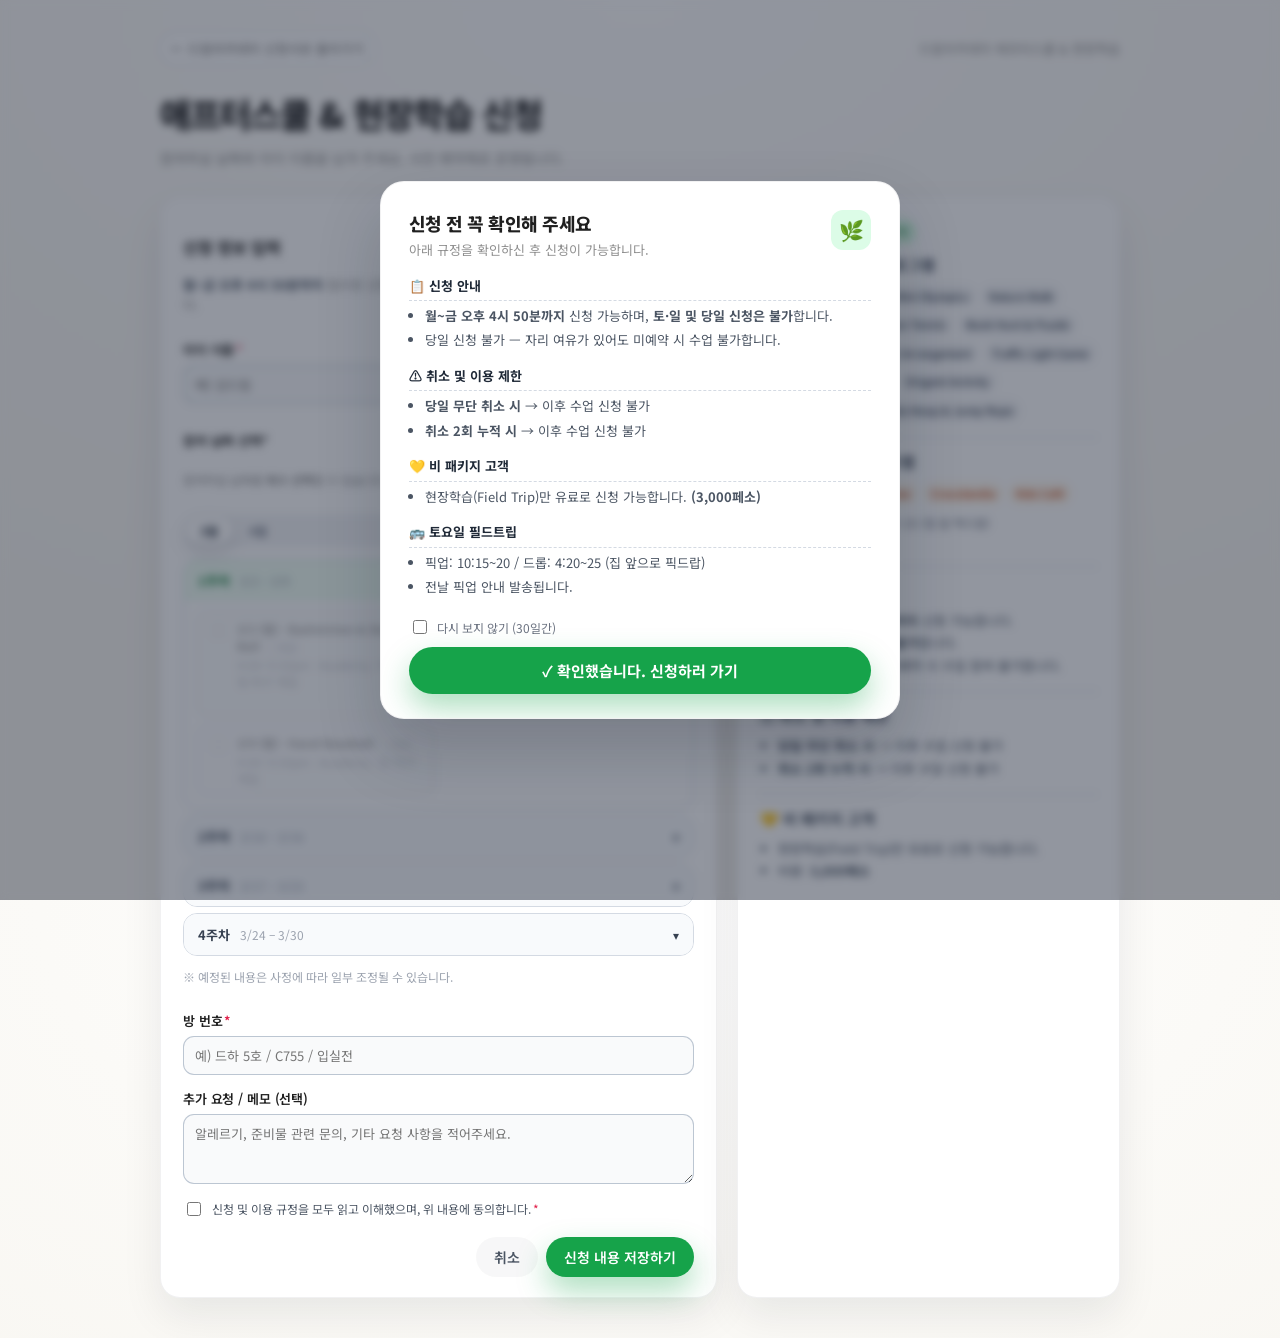
==== commit f7ec11c0: "Add files via upload" ====
--- a/after-school-fieldtrip.html
+++ b/after-school-fieldtrip.html
@@ -114,9 +114,22 @@
         background: #fff7ed; border-color: #f97316;
       }
 
+      /* ── 체크박스 스타일 ── */
+      .schedule-item input[type="checkbox"] {
+        width: 15px; height: 15px; border-radius: 4px;
+        accent-color: #16a34a; flex-shrink: 0; margin-top: 3px; cursor: pointer;
+      }
+      .schedule-item:has(input[type="checkbox"]:checked) {
+        background: #f0fdf4 !important; border-color: #16a34a !important;
+        box-shadow: 0 4px 12px rgba(22,163,74,0.15);
+      }
+      .schedule-item.fieldtrip:has(input[type="checkbox"]:checked) {
+        background: #fff7ed !important; border-color: #f97316 !important;
+      }
+
       /* 마감 스타일 */
-      .schedule-item:has(input:disabled) { opacity: 0.38 !important; cursor: not-allowed !important; transform: none !important; pointer-events: none; }
-      .schedule-item:has(input:disabled) .schedule-main::after { content: " · 마감"; font-size: 10px; font-weight: 600; color: #9ca3af; background: #f3f4f6; padding: 1px 5px; border-radius: 4px; margin-left: 4px; vertical-align: middle; }
+      .schedule-item:has(input[type="checkbox"]:disabled) { opacity: 0.38 !important; cursor: not-allowed !important; transform: none !important; pointer-events: none; }
+      .schedule-item:has(input[type="checkbox"]:disabled) .schedule-main::after { content: " · 마감"; font-size: 10px; font-weight: 600; color: #9ca3af; background: #f3f4f6; padding: 1px 5px; border-radius: 4px; margin-left: 4px; vertical-align: middle; }
 
       .submit-row { margin-top: 4px; display: flex; justify-content: flex-end; gap: 8px; }
       .btn { border: none; border-radius: 999px; padding: 10px 18px; font-size: 14px; font-weight: 600; cursor: pointer; font-family: inherit; display: inline-flex; align-items: center; gap: 6px; transition: background 140ms, transform 140ms, box-shadow 140ms, opacity 120ms; }
@@ -611,35 +624,31 @@
         function disableExpiredSchedules() {
           const pht = getPHTNow();
           document.querySelectorAll(".schedule-item").forEach((item) => {
-            const radio = item.querySelector("input[type=radio]");
-            if (!radio) return;
-            const parts = radio.value.split("-");
+            const cb = item.querySelector("input[type=checkbox]");
+            if (!cb) return;
+            const parts = cb.value.split("-");
             if (parts.length < 2) return;
             const month = parseInt(parts[0], 10);
             const day = parseInt(parts[1], 10);
             const scheduleDate = new Date(pht.getFullYear(), month - 1, day);
             const scheduleDow = scheduleDate.getDay();
-
             let deadline;
             if (scheduleDow === 1) {
-              // 월요일 → 금요일 16:50 마감
               deadline = new Date(scheduleDate);
               deadline.setDate(deadline.getDate() - 3);
               deadline.setHours(16, 50, 0, 0);
             } else {
-              // 그 외 → 전날 16:50 마감
               deadline = new Date(scheduleDate);
               deadline.setDate(deadline.getDate() - 1);
               deadline.setHours(16, 50, 0, 0);
             }
-
             if (pht >= deadline) {
-              radio.disabled = true;
+              cb.disabled = true;
               item.style.opacity = "0.38";
               item.style.cursor = "not-allowed";
               item.style.transform = "none";
               item.title = "신청 마감된 일정입니다";
-              if (radio.checked) radio.checked = false;
+              cb.checked = false;
             }
           });
         }
